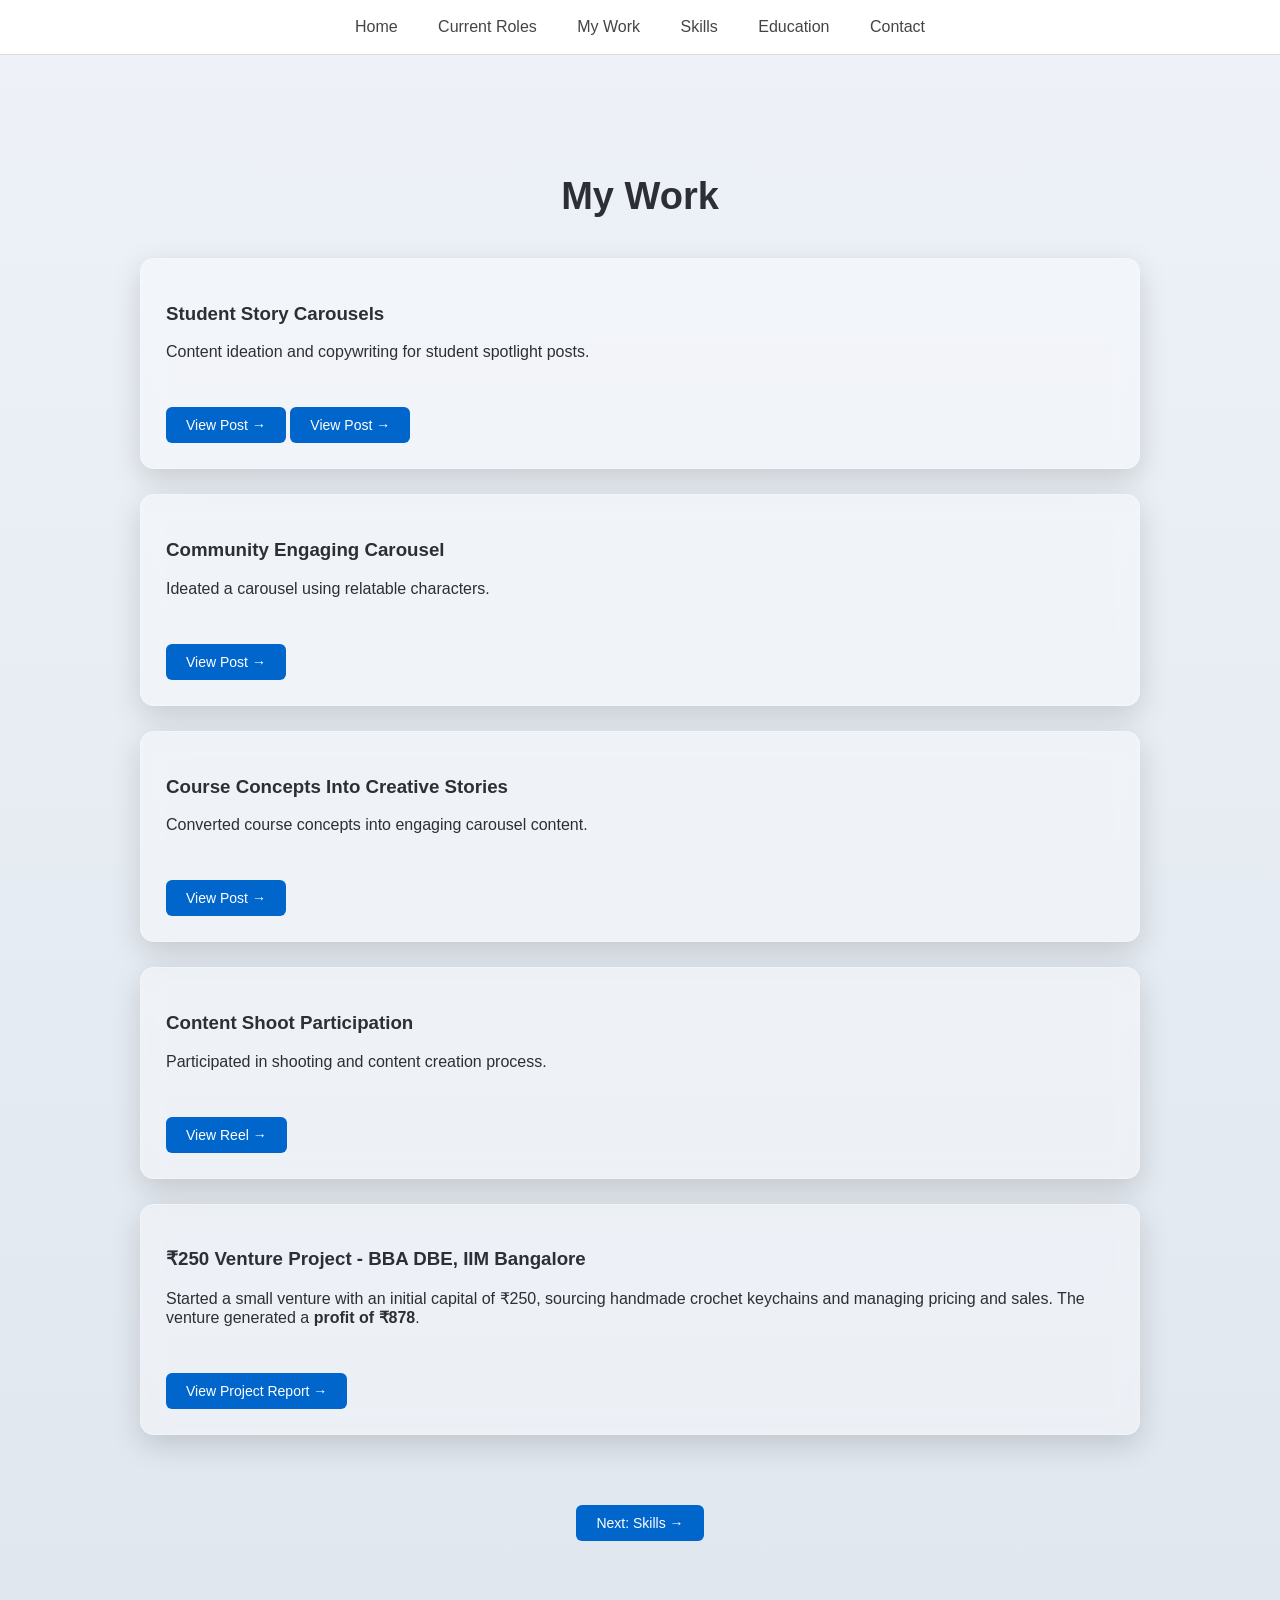
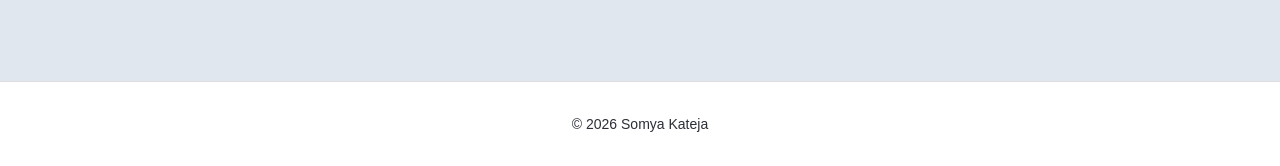
==== work.html @ 446ffba1 "Add files via upload" ====
<!doctype html>
<html lang="en">
  <head>
    <meta charset="UTF-8" />
    <title>My Work</title>
    <meta name="viewport" content="width=device-width, initial-scale=1.0" />

    <link rel="stylesheet" href="style.css" />
  </head>

  <body>
    <nav class="navbar">
      <a href="index.html">Home</a>
      <a href="currentroles.html">Current Roles</a>
      <a href="work.html">My Work</a>
      <a href="skills.html">Skills</a>
      <a href="education.html">Education</a>
      <a href="contact.html">Contact</a>
    </nav>

    <section class="work-section">
      <h1 class="page-title">My Work</h1>

      <div class="work-card">
        <h3>Student Story Carousels</h3>
        <p>Content ideation and copywriting for student spotlight posts.</p>

        <a
          href="https://www.instagram.com/p/DT4jNaHkn_m/?igsh=M3ZxN2ZvbHBiaTIw"
          target="_blank"
          class="btn"
          >View Post →</a
        >

        <a
          href="https://www.instagram.com/p/DVIJcEiCRGp/?img_index=1&igsh=ZHI5dXkwZ3BvNWQ4"
          target="_blank"
          class="btn"
          >View Post →</a
        >
      </div>

      <div class="work-card">
        <h3>Community Engaging Carousel</h3>
        <p>Ideated a carousel using relatable characters.</p>

        <a
          href="https://www.instagram.com/p/DSmYJYbiRKY/?igsh=MXU4NDFhaHRuc3N2NA=="
          target="_blank"
          class="btn"
          >View Post →</a
        >
      </div>

      <div class="work-card">
        <h3>Course Concepts Into Creative Stories</h3>
        <p>Converted course concepts into engaging carousel content.</p>

        <a
          href="https://www.instagram.com/p/DTwcRmAiYdc/?igsh=Mm9hNTc2MTZpdnQz"
          target="_blank"
          class="btn"
          >View Post →</a
        >
      </div>

      <div class="work-card">
        <h3>Content Shoot Participation</h3>
        <p>Participated in shooting and content creation process.</p>

        <a
          href="https://www.instagram.com/reel/DVObejUjcFQ/?igsh=MThjemxwNzhjZWxzdw=="
          target="_blank"
          class="btn"
          >View Reel →</a
        >
      </div>

      <div class="work-card">
        <h3>₹250 Venture Project - BBA DBE, IIM Bangalore</h3>

        <p>
          Started a small venture with an initial capital of ₹250, sourcing
          handmade crochet keychains and managing pricing and sales. The venture
          generated a <strong>profit of ₹878</strong>.
        </p>

        <a
          href="https://docs.google.com/document/d/1jL6dVGW_hzsLsjZa28eTxUyQnZizTAtSgMWWMkLZhGQ/edit?usp=sharing"
          target="_blank"
          class="btn"
          >View Project Report →</a
        >
      </div>

      <div class="center-btn">
        <a href="skills.html" class="btn">Next: Skills →</a>
      </div>
    </section>

    <footer>
      <p>© 2026 Somya Kateja</p>
    </footer>
  </body>
</html>
---- style.css ----
/* --------- BASE --------- */

body {
  font-family: "Poppins", sans-serif;
  margin: 0;
  background: linear-gradient(180deg, #eef2f8, #dfe6ee);
  color: #2c2f36;
}

/* --------- NAVBAR --------- */

.navbar {
  background: white;
  padding: 18px 0;
  border-bottom: 1px solid #ddd;
  text-align: center;
}

.navbar a {
  margin: 0 18px;
  text-decoration: none;
  color: #444;
  font-weight: 500;
  font-size: 16px;
}

.navbar a:hover {
  color: #0066cc;
}

/* --------- HERO --------- */

.hero {
  display: flex;
  flex-direction: column;
  align-items: center;
  justify-content: center;
  text-align: center;
  padding: 90px 20px;
}

.hero h1 {
  font-size: 46px;
  margin-bottom: 25px;
}

/* --------- PROFILE --------- */

.profile-pic {
  width: 220px;
  height: 220px;
  border-radius: 50%;
  object-fit: cover;
  margin-bottom: 25px;
  box-shadow: 0 4px 12px rgba(0, 0, 0, 0.15);
}

/* --------- INTRO BOX --------- */

.intro-box {
  background: white;
  padding: 25px 35px;
  max-width: 460px;
  border-radius: 10px;
  box-shadow: 0 3px 10px rgba(0, 0, 0, 0.08);
  line-height: 1.6;
  font-size: 16px;
  transition: 0.2s;
}

.intro-box:hover {
  transform: translateY(-3px);
}

/* --------- PAGE TITLE --------- */

.page-title {
  text-align: center;
  font-size: 38px;
  margin-top: 60px;
  margin-bottom: 40px;
}

/* --------- SECTIONS --------- */

.roles-section {
  padding: 20px 40px 80px 40px;
}

.work-section,
.skills-section,
.education-section,
.contact-section {
  padding: 60px 20px;
  max-width: 1000px;
  margin: auto;
}

/* --------- CONTAINERS --------- */

.roles-container,
.skills-grid {
  display: flex;
  justify-content: center;
  gap: 30px;
  flex-wrap: wrap;
}

/* --------- CARDS --------- */

.role-card,
.work-card,
.skills-card,
.education-card,
.contact-card {
  background: rgba(255, 255, 255, 0.35);
  backdrop-filter: blur(12px);
  -webkit-backdrop-filter: blur(12px);
  border-radius: 14px;
  border: 1px solid rgba(255, 255, 255, 0.3);
  padding: 25px;
  margin-bottom: 20px;
  box-shadow: 0 10px 30px rgba(0, 0, 0, 0.15);
  transition: 0.3s ease;
}

/* --------- ROLE CARD --------- */

.role-card {
  max-width: 420px;
  line-height: 1.6;
  font-size: 16px;
}

.role-card h2 {
  margin-bottom: 12px;
  color: #222;
}

/* --------- WORK CARD --------- */

.work-card {
  margin-bottom: 25px;
}

/* --------- SKILLS --------- */

.skills-card {
  width: 260px;
}

.skills-card h2 {
  margin-bottom: 15px;
  font-size: 18px;
}

.skill-box {
  background: #f4f6fb;
  padding: 8px 12px;
  border-radius: 6px;
  margin-bottom: 8px;
  font-size: 14px;
  transition: 0.2s;
}

.skill-box:hover {
  background: #e6ebf7;
}

/* --------- EDUCATION --------- */

.education-card h3 {
  margin-bottom: 8px;
}

.school {
  color: #555;
  margin-bottom: 4px;
}

.year {
  font-size: 14px;
  color: #777;
}

/* --------- CONTACT --------- */

.contact-section {
  text-align: center;
}

.contact-intro {
  margin-bottom: 30px;
  color: #555;
}

.contact-card a {
  text-decoration: none;
  color: #0066cc;
}

.contact-card a:hover {
  text-decoration: underline;
}

/* --------- BUTTON --------- */

.btn {
  display: inline-block;
  margin-top: 30px;
  padding: 10px 20px;
  background: #0066cc;
  color: white;
  text-decoration: none;
  border-radius: 6px;
  font-size: 14px;
  font-weight: 500;
}

.btn:hover {
  background: #004fa3;
}

/* --------- CENTER BUTTON --------- */

.center-btn {
  text-align: center;
  margin-top: 40px;
}

/* --------- FOOTER --------- */

footer {
  margin-top: 80px;
  text-align: center;
  padding: 20px;
  border-top: 1px solid #ddd;
  background: white;
  font-size: 14px;
}

/* --------- UNIFIED HOVER --------- */

.role-card:hover,
.work-card:hover,
.skills-card:hover,
.education-card:hover,
.contact-card:hover {
  transform: translateY(-6px);
  box-shadow: 0 15px 30px rgba(0, 0, 0, 0.18);
}

/* --------- RESPONSIVE DESIGN --------- */

@media (max-width: 768px) {
  .hero h1 {
    font-size: 32px;
  }

  .profile-pic {
    width: 160px;
    height: 160px;
  }

  .page-title {
    font-size: 28px;
  }

  .roles-container,
  .skills-grid {
    flex-direction: column;
    align-items: center;
  }

  .role-card,
  .work-card,
  .skills-card,
  .education-card,
  .contact-card {
    width: 90%;
  }

  .work-section,
  .skills-section,
  .education-section,
  .contact-section {
    padding: 40px 15px;
  }
}
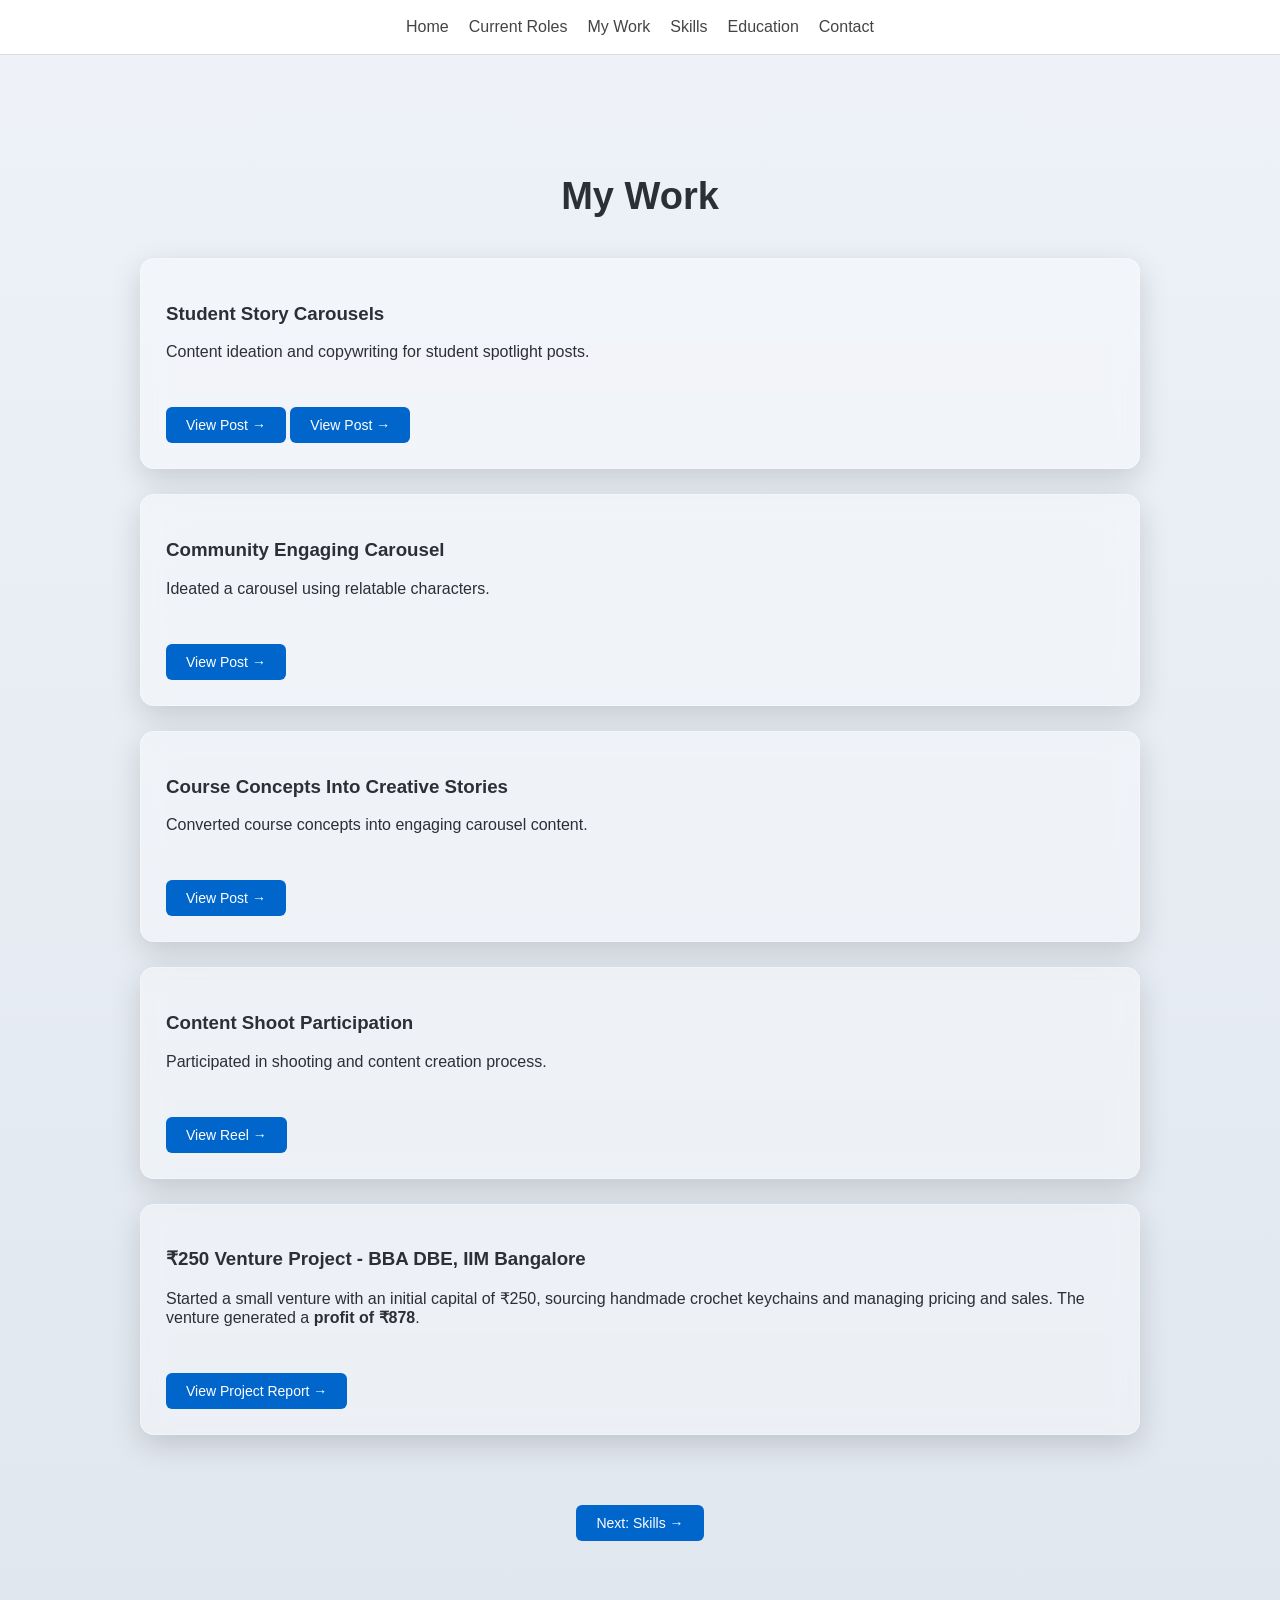
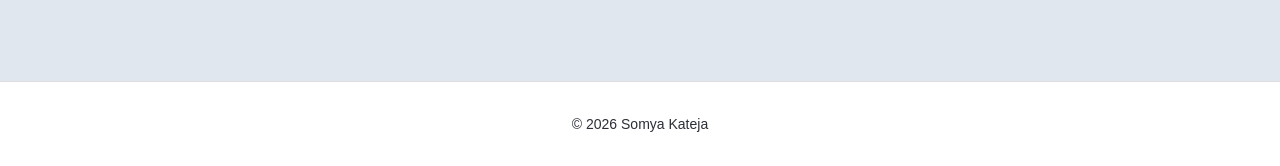
==== commit be6b6d44: "Update work.html" ====
--- a/work.html
+++ b/work.html
@@ -17,6 +17,7 @@
       <a href="education.html">Education</a>
       <a href="contact.html">Contact</a>
     </nav>
+    </header>
 
     <section class="work-section">
       <h1 class="page-title">My Work</h1>
--- a/style.css
+++ b/style.css
@@ -13,19 +13,36 @@
   background: white;
   padding: 18px 0;
   border-bottom: 1px solid #ddd;
-  text-align: center;
+  display: flex;
+  justify-content: center;
+  flex-wrap: wrap;
+  gap: 20px;
 }
 
 .navbar a {
-  margin: 0 18px;
   text-decoration: none;
   color: #444;
   font-weight: 500;
   font-size: 16px;
 }
 
-.navbar a:hover {
-  color: #0066cc;
+/* --------- MOBILE NAV FIX --------- */
+
+@media (max-width: 768px) {
+
+  .navbar {
+    flex-wrap: nowrap;
+    overflow-x: auto;
+    justify-content: center; /* FIXED */
+    padding: 10px;
+  }
+
+  .navbar a {
+    flex: 0 0 auto;
+    font-size: 14px;
+    margin-right: 15px;
+    white-space: nowrap;
+  }
 }
 
 /* --------- HERO --------- */
@@ -253,6 +270,7 @@
 /* --------- RESPONSIVE DESIGN --------- */
 
 @media (max-width: 768px) {
+
   .hero h1 {
     font-size: 32px;
   }
